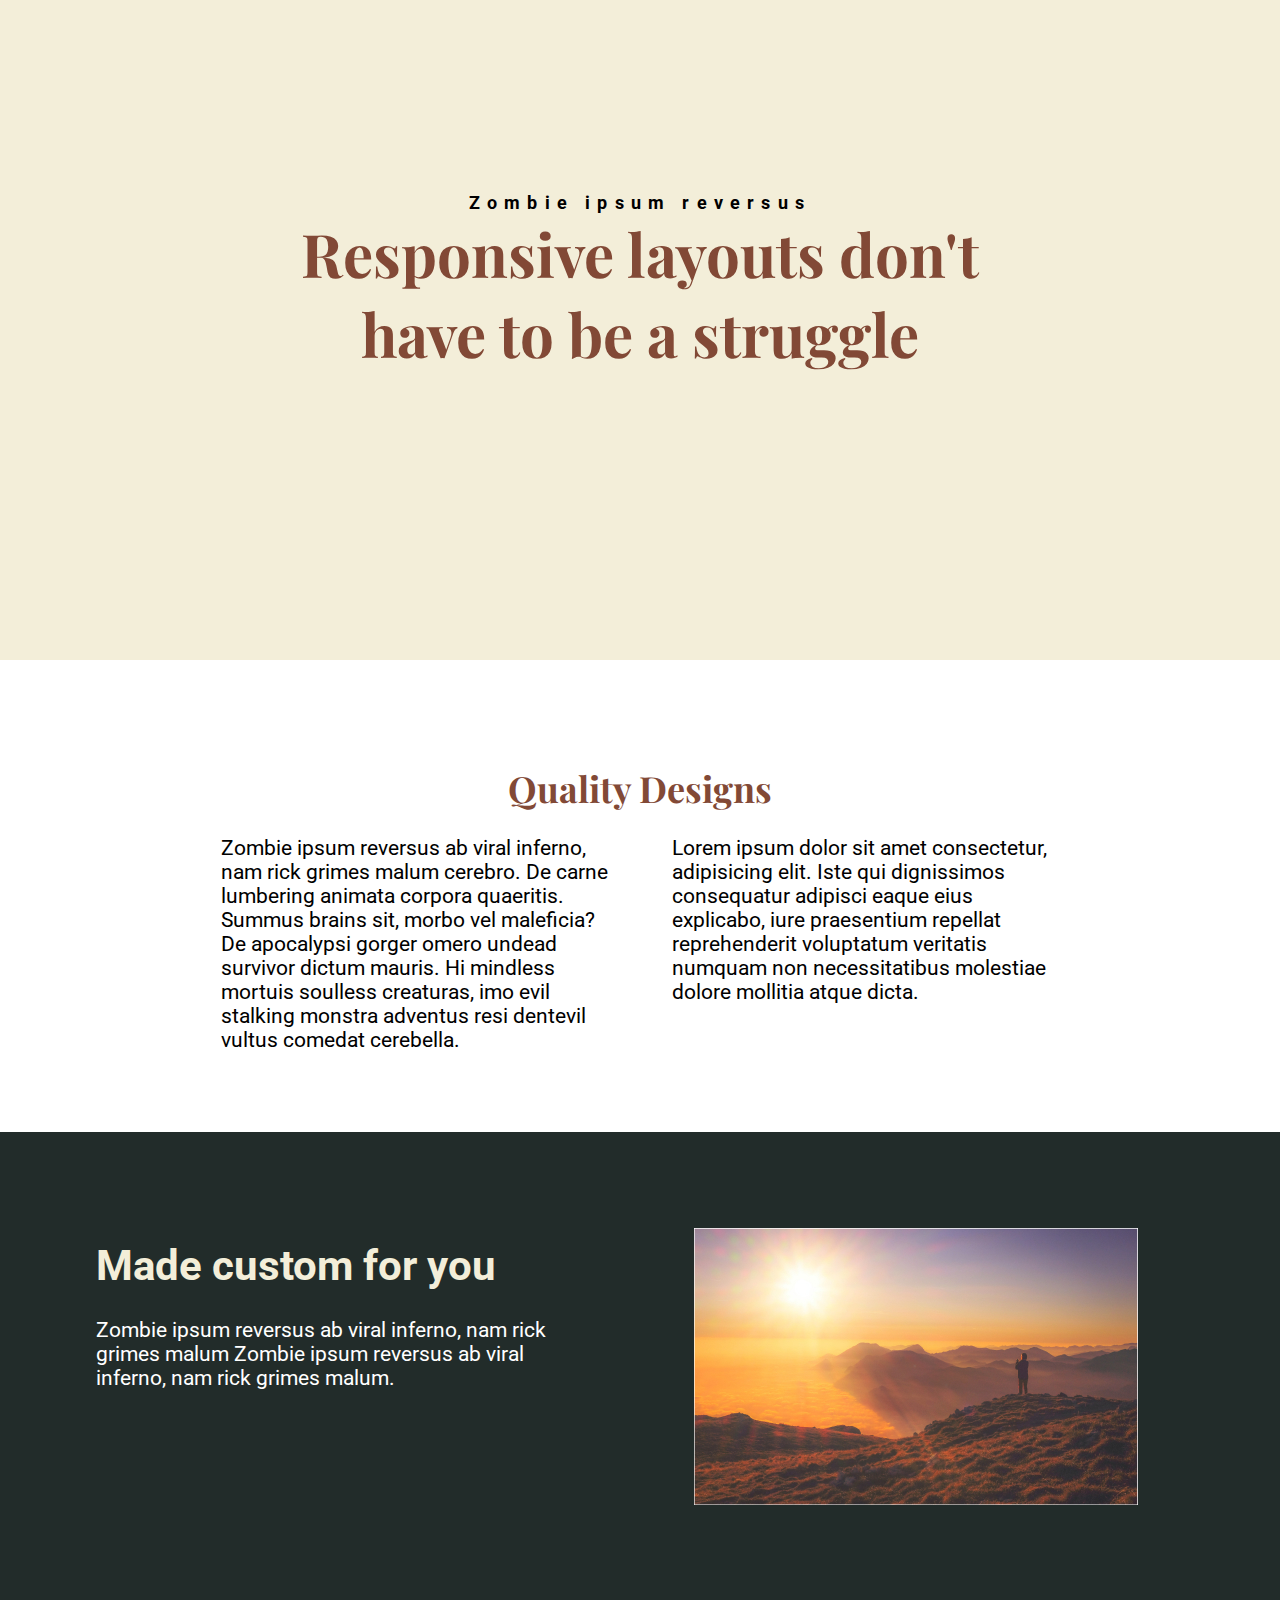
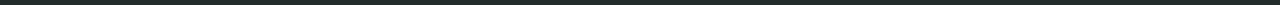
==== 4/index.html @ c6d3f48f "." ====
<!DOCTYPE html>
<html lang="en">
<head>
    <meta charset="UTF-8">
    <meta name="viewport" content="width=device-width, initial-scale=1.0">
    <link rel="stylesheet" href="style.css">
    <link href="https://fonts.googleapis.com/css2?family=Playfair+Display:wght@900&display=swap" rel="stylesheet">
    <link href="https://fonts.googleapis.com/css2?family=Roboto:wght@300&display=swap" rel="stylesheet">
    <title>Document</title>
</head>
<body>
    <section class="title-section">
        <div class="title-content container">
            <h3 class="secondary-title item">Zombie ipsum reversus</h3>
            <h1 class="main-title item">Responsive layouts don't<br> <span>have to be a struggle</span></h1>
        </div>
    </section>
    <section class="design-section">
        <div class="design-content container">
            <h1 class="design-header">Quality Designs</h1>
            <div class="design-text">    
                <p class="design-para-1 item">Zombie ipsum reversus ab viral inferno, nam rick grimes malum cerebro. De carne lumbering animata corpora quaeritis. Summus brains sit​​, morbo vel maleficia? De apocalypsi gorger omero undead survivor dictum mauris. Hi mindless mortuis soulless creaturas, imo evil stalking monstra adventus resi dentevil vultus comedat cerebella.</p>
                <p class="design-para-2 item"> Lorem ipsum dolor sit amet consectetur, adipisicing elit. Iste qui dignissimos consequatur adipisci eaque eius explicabo, iure praesentium repellat reprehenderit voluptatum veritatis numquam non necessitatibus molestiae dolore mollitia atque dicta.</p>
            </div>
        <div>
    </section>
    <section class="first-photo-section">
        <div class="first-photo-content container">
                <div class="first-photo-text">
                    <h1 class="first-photo-header">Made custom for you</h1>
                    <p class="first-photo-para item">
                        Zombie ipsum reversus ab viral inferno, nam rick grimes malum Zombie ipsum reversus ab viral inferno, nam rick grimes malum.
                    </p>
                </div>
                <div class="first-photo">
                    <img src="images/image-01.jpg" alt="Person enjoying view of sunset">
                </div>
        </div>
    </section>
</body>
</html>
---- 4/style.css ----
*, *::before, *::after {
    box-sizing: border-box;
}

img {
    max-width: 100%;
}

body {
    margin: 0;
}

.container {
    display: flex;
    max-width: 1128px;
    margin: 0 auto;
    width: 100%;
}

.item{
    margin: 0;
}

.title-section {
    padding: 12em 0;
    background: #F3EED9;
    min-height: 660px;
}

.title-content {
    flex-direction: column;
    align-items: center;
}

.main-title {    
    color: #824936;
    font-family: 'Playfair Display', serif;    font-size: 60px;
    display: flex;
    flex-direction: column;
}

.main-title span {
    text-align: center;
}

.secondary-title {
    font-size: 18px;
    font-family: 'Roboto', sans-serif;
    letter-spacing: .4em;
}

.design-content {
    padding: 5em;
    background: #fff;
    flex-direction: column;
    align-items: center;
}

.design-text {
    display: flex;
    justify-content: space-evenly;
    font-size: 21px;
    font-family: 'Roboto', sans-serif;
}

.design-header {
    font-family: 'Playfair Display', serif;    
    font-size: 36px;
    color: #824936;
}

.design-para-1 {
    width: 40%;
}

.design-para-2 {
    width: 40%;
}

.first-photo-section {
    padding: 6em;
    background: #222C2A;
}

.first-photo-content {
    align-items: center;
    justify-content: space-between;
}

.first-photo-text {
    display: flex;
    flex-direction: column;
    align-items: flex-start;
    font-size: 21px;
    font-family: 'Roboto', sans-serif;
    align-self: flex-start;
    width: 45%;
}

.first-photo-header {
    margin-top: 0.3em;
    color: #F3EED9;
}

.first-photo {
    width: 45%;
}

.first-photo-para {
    color: #fff;
}
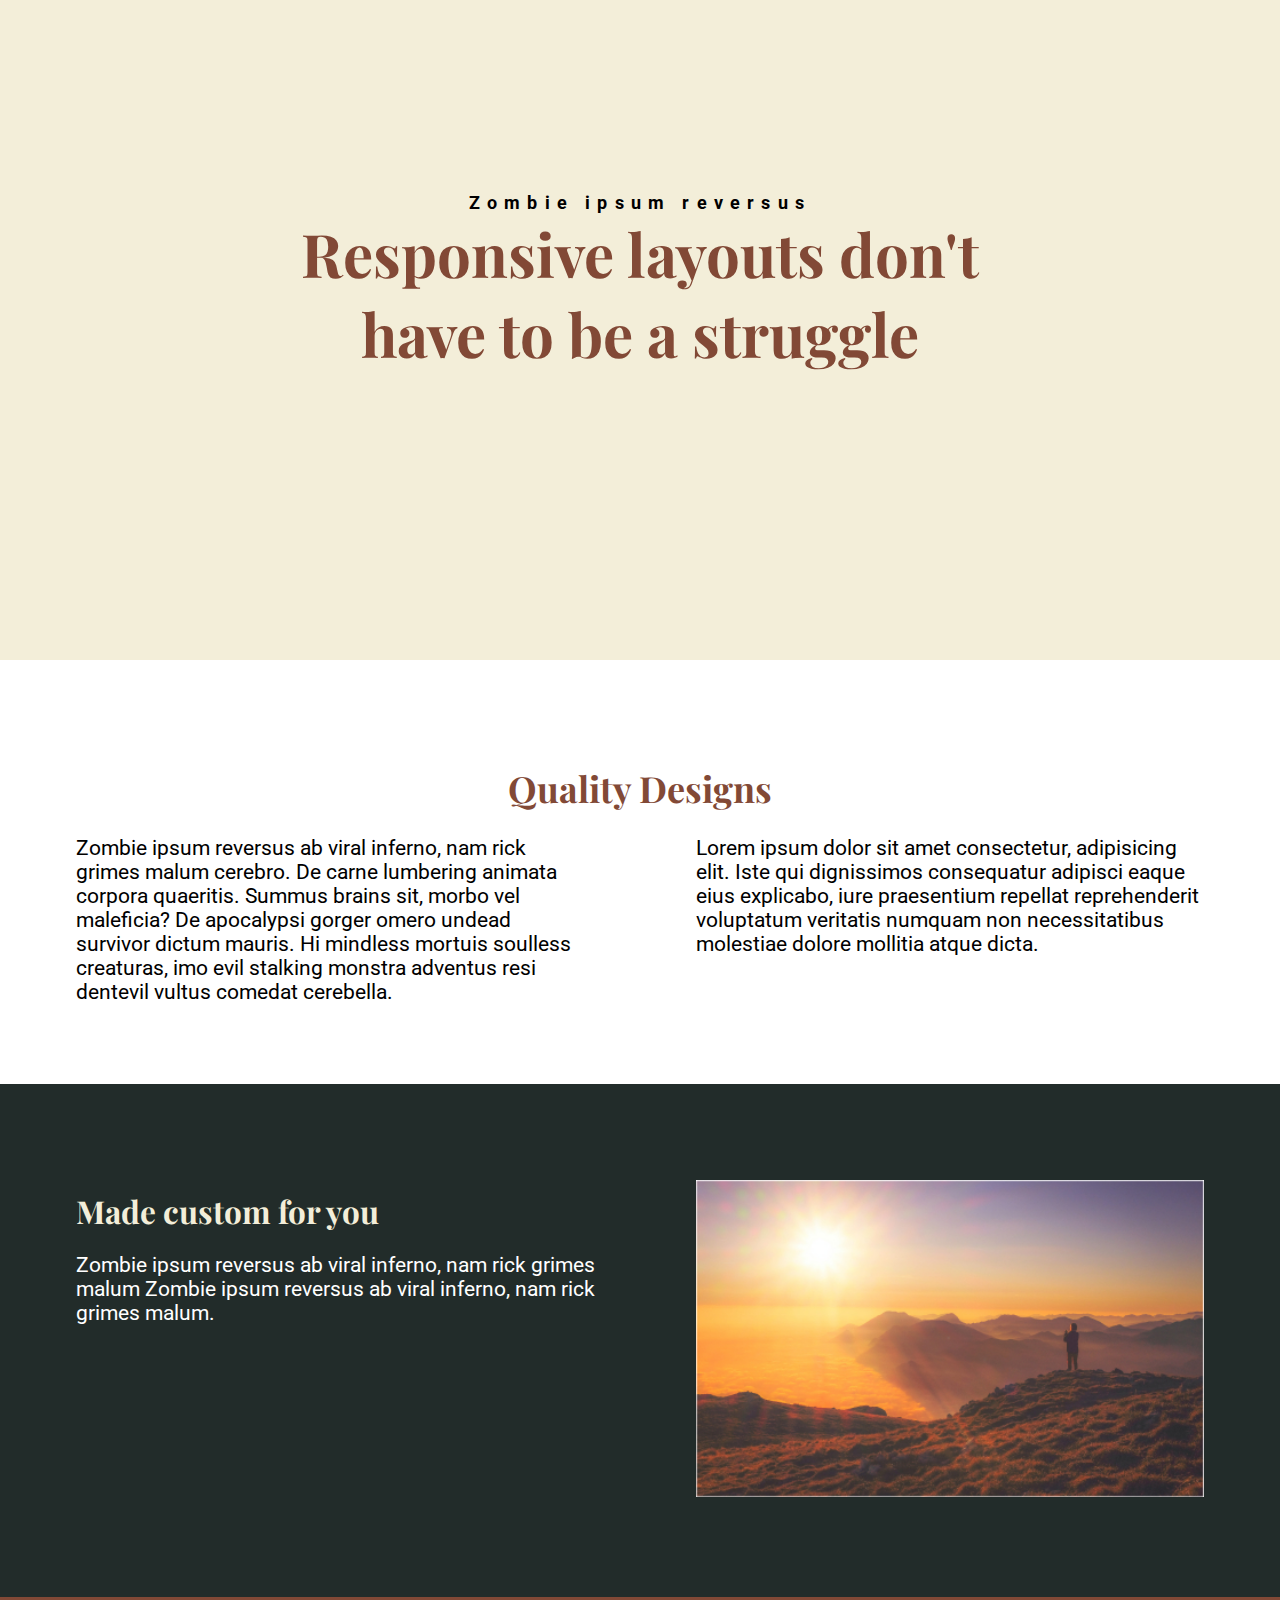
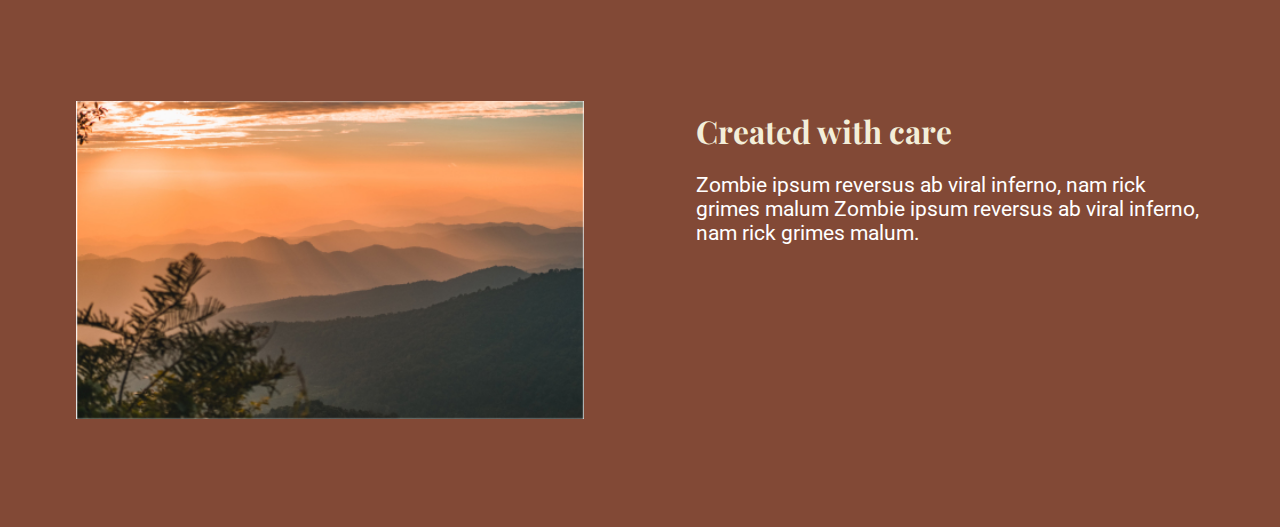
==== commit b6fb34df: "." ====
--- a/4/index.html
+++ b/4/index.html
@@ -22,7 +22,7 @@
                 <p class="design-para-1 item">Zombie ipsum reversus ab viral inferno, nam rick grimes malum cerebro. De carne lumbering animata corpora quaeritis. Summus brains sit​​, morbo vel maleficia? De apocalypsi gorger omero undead survivor dictum mauris. Hi mindless mortuis soulless creaturas, imo evil stalking monstra adventus resi dentevil vultus comedat cerebella.</p>
                 <p class="design-para-2 item"> Lorem ipsum dolor sit amet consectetur, adipisicing elit. Iste qui dignissimos consequatur adipisci eaque eius explicabo, iure praesentium repellat reprehenderit voluptatum veritatis numquam non necessitatibus molestiae dolore mollitia atque dicta.</p>
             </div>
-        <div>
+        </div>
     </section>
     <section class="first-photo-section">
         <div class="first-photo-content container">
@@ -37,5 +37,18 @@
                 </div>
         </div>
     </section>
+    <section class="second-photo-section">
+        <div class="second-photo-content container">
+                <div class="second-photo-text">
+                    <h1 class="second-photo-header">Created with care</h1>
+                    <p class="first-photo-para item">
+                        Zombie ipsum reversus ab viral inferno, nam rick grimes malum Zombie ipsum reversus ab viral inferno, nam rick grimes malum.
+                    </p>
+                </div>
+                <div class="second-photo">
+                    <img src="images/image-02.jpg" alt="Person enjoying view of sunset">
+                </div>
+        </div>
+    </section>
 </body>
 </html>--- a/4/style.css
+++ b/4/style.css
@@ -4,6 +4,7 @@
 
 img {
     max-width: 100%;
+    width: 100%;
 }
 
 body {
@@ -49,16 +50,19 @@
     letter-spacing: .4em;
 }
 
+.design-section {
+    padding: 5em 0;    
+    background: #fff;
+}
+
 .design-content {
-    padding: 5em;
-    background: #fff;
     flex-direction: column;
     align-items: center;
 }
 
 .design-text {
     display: flex;
-    justify-content: space-evenly;
+    justify-content: space-between;
     font-size: 21px;
     font-family: 'Roboto', sans-serif;
 }
@@ -70,15 +74,15 @@
 }
 
 .design-para-1 {
-    width: 40%;
+    width: 45%;
 }
 
 .design-para-2 {
-    width: 40%;
+    width: 45%;
 }
 
 .first-photo-section {
-    padding: 6em;
+    padding: 6em 0;
     background: #222C2A;
 }
 
@@ -92,14 +96,15 @@
     flex-direction: column;
     align-items: flex-start;
     font-size: 21px;
-    font-family: 'Roboto', sans-serif;
     align-self: flex-start;
-    width: 45%;
+    width: 48%;
 }
 
 .first-photo-header {
+    font-family: 'Playfair Display', serif;    
     margin-top: 0.3em;
     color: #F3EED9;
+    font-size: 1.5em;
 }
 
 .first-photo {
@@ -107,5 +112,46 @@
 }
 
 .first-photo-para {
+    font-family: 'Roboto', sans-serif;
     color: #fff;
+    font-size: 1em;
+}
+
+/* Second Photo Section */
+
+.second-photo-section {
+    padding: 6.5em 0;
+    background: #824936;
+}
+
+.second-photo-content {
+    flex-direction: row-reverse;
+    align-items: center;
+    justify-content: space-between;
+}
+
+.second-photo-text {
+    display: flex;
+    flex-direction: column;
+    align-items: flex-start;
+    font-size: 21px;
+    align-self: flex-start;
+    width: 45%;
+}
+
+.second-photo-header {
+    font-family: 'Playfair Display', serif;    
+    margin-top: 0.3em;
+    color: #F3EED9;
+    font-size: 1.5em;
+}
+
+.second-photo {
+    width: 45%;
+}
+
+.second-photo-para {
+    font-family: 'Roboto', sans-serif;
+    color: #fff;
+    font-size: 1em;
 }